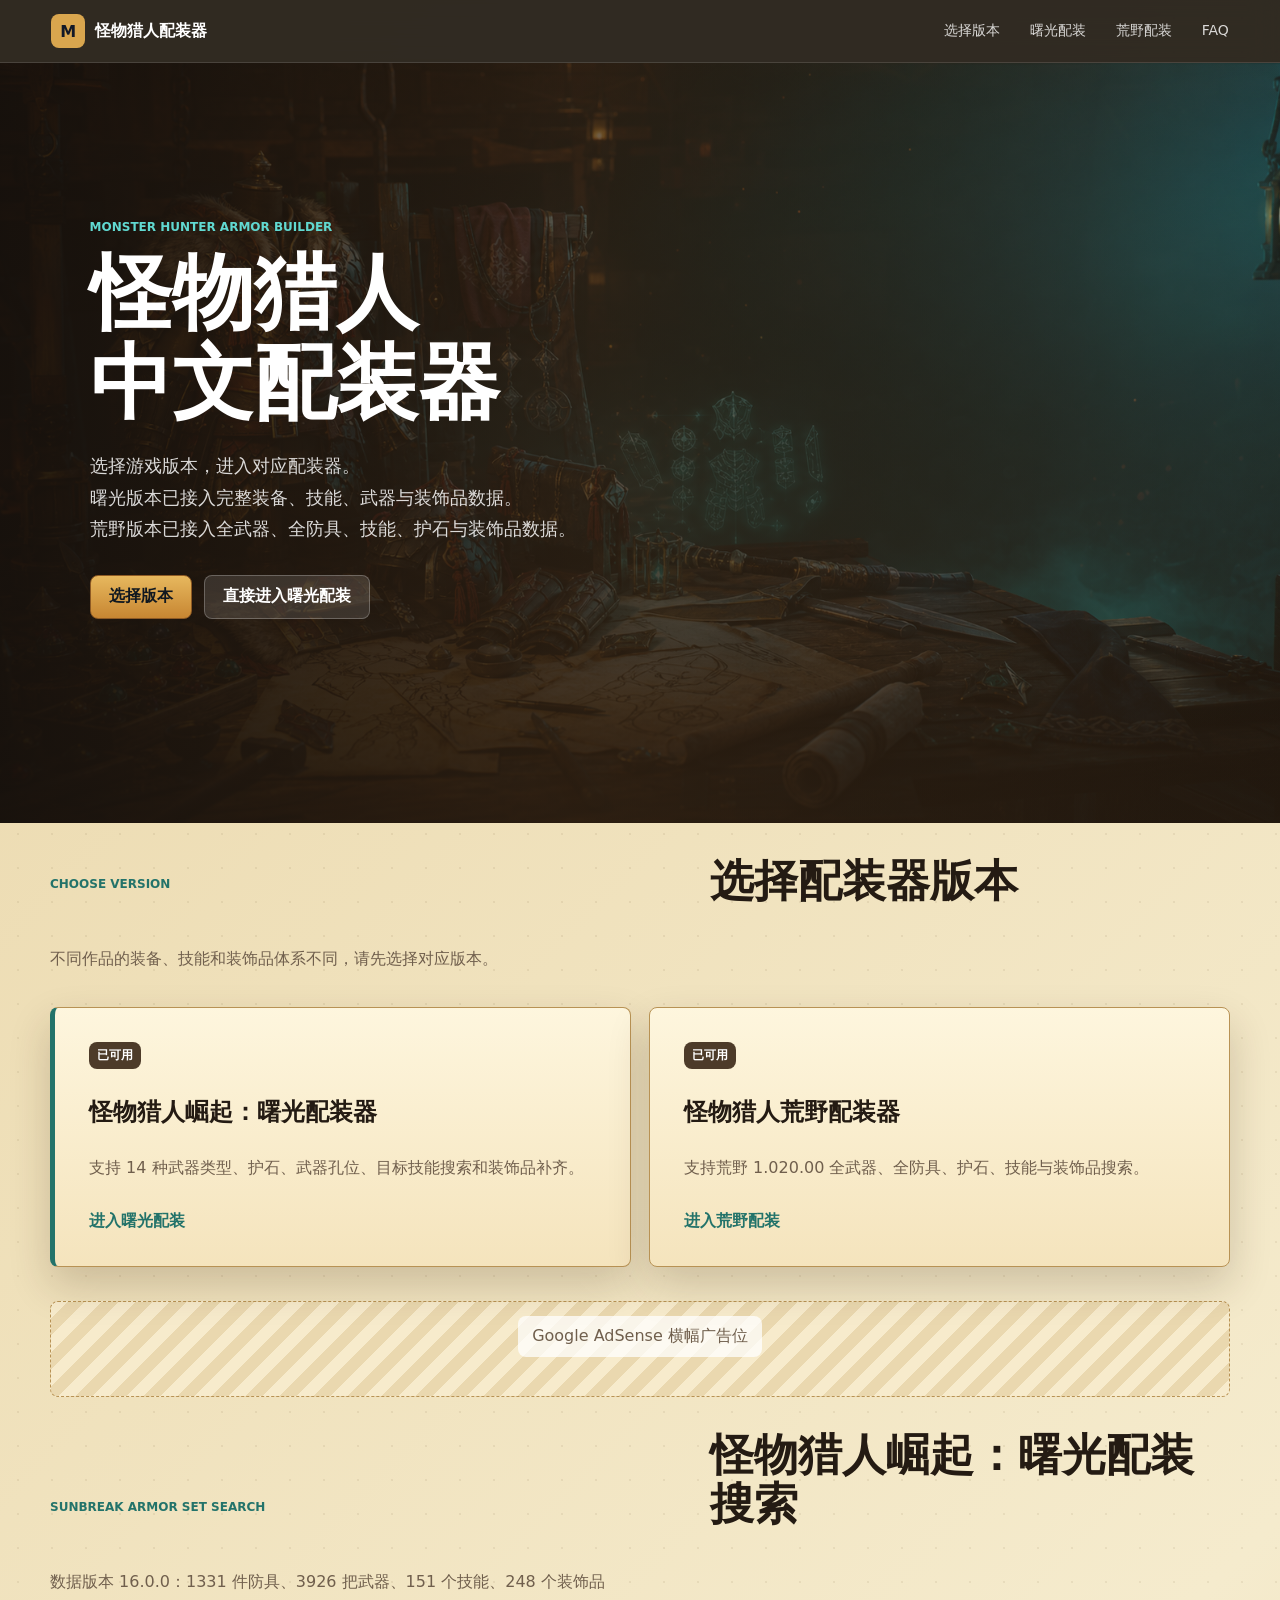
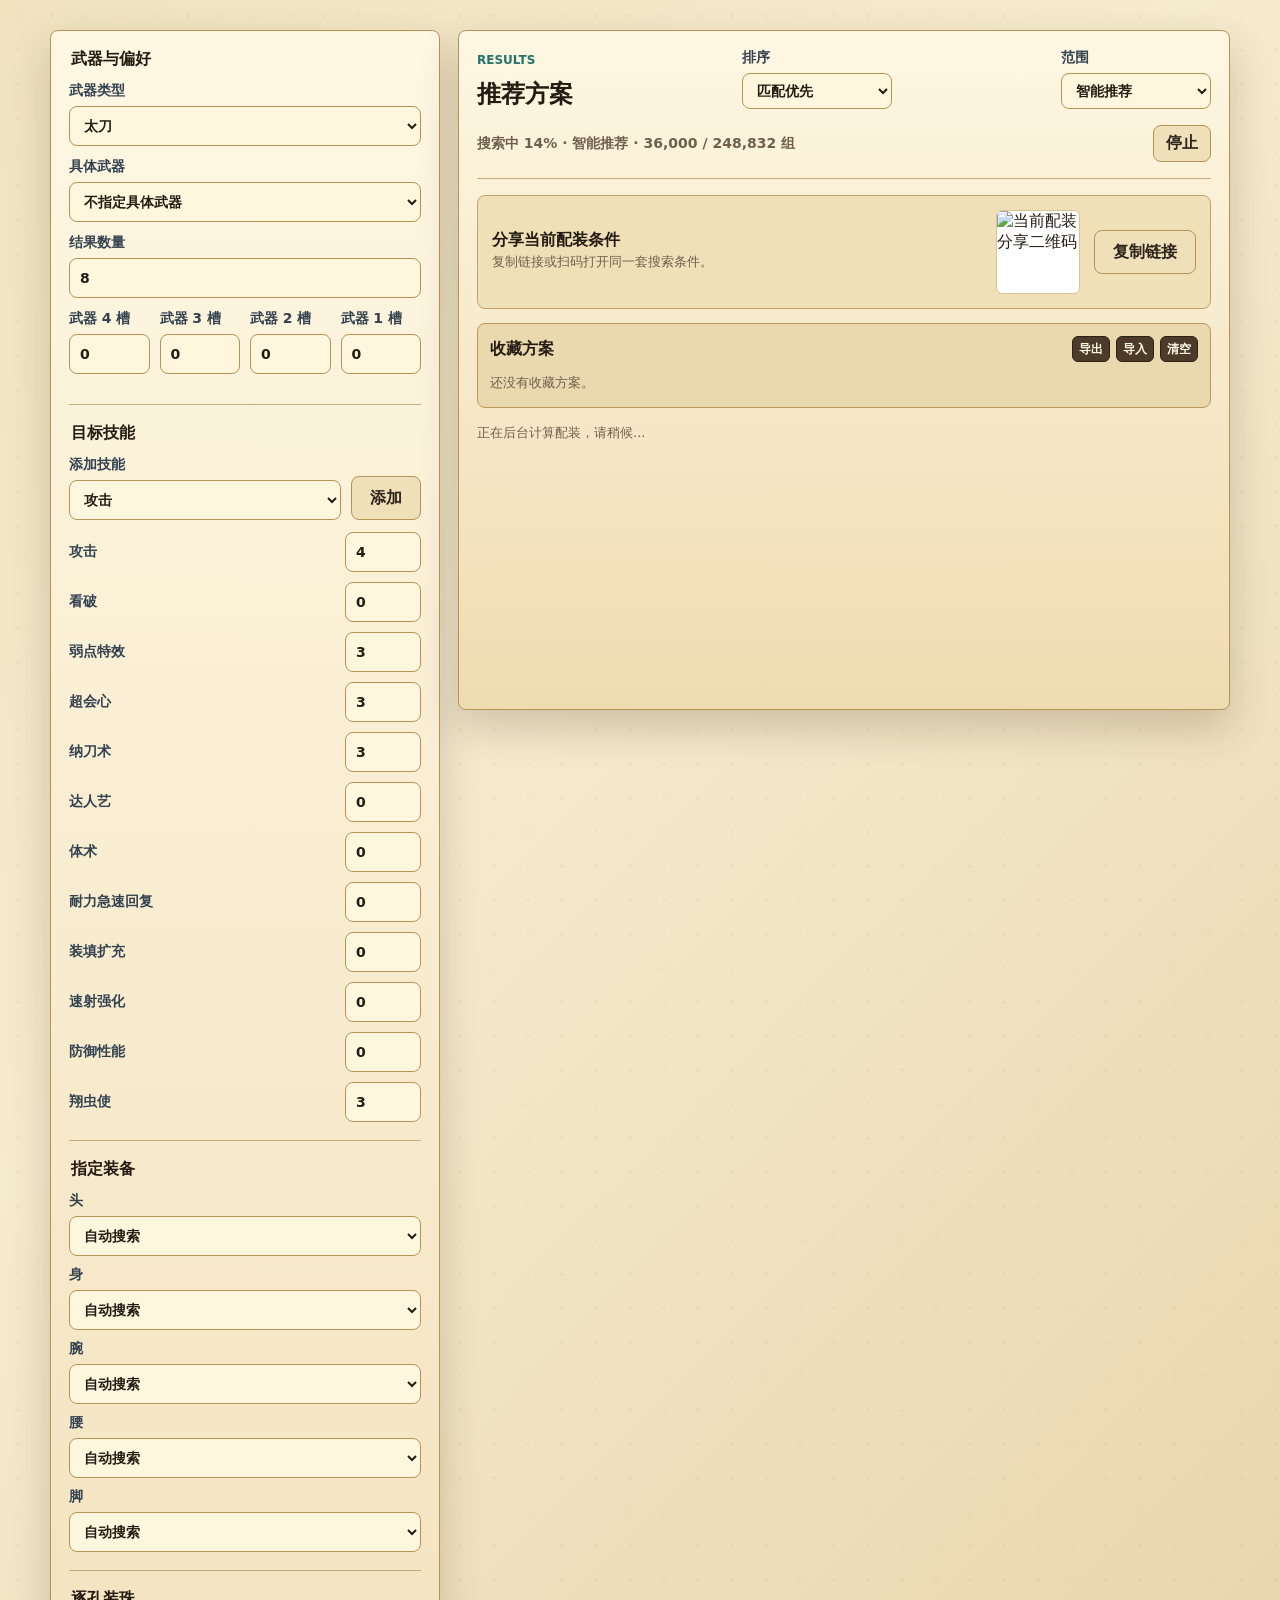
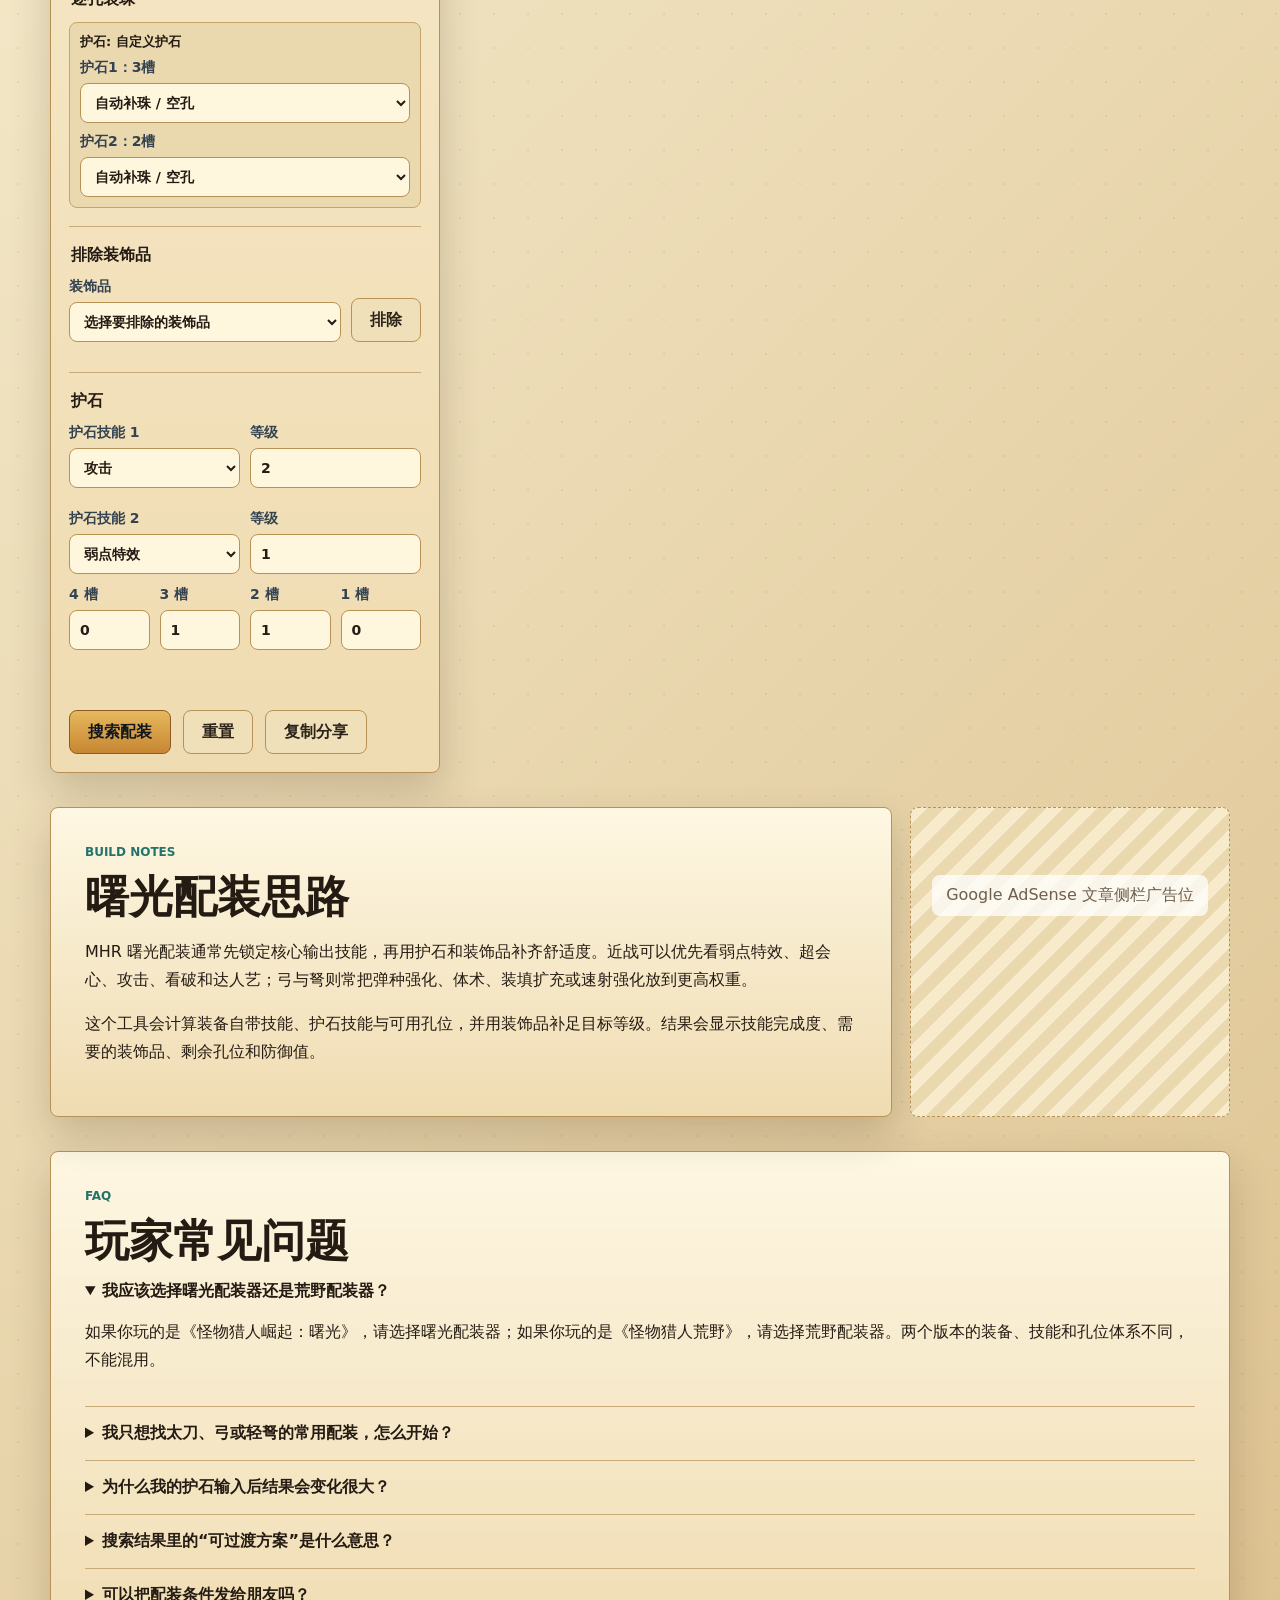
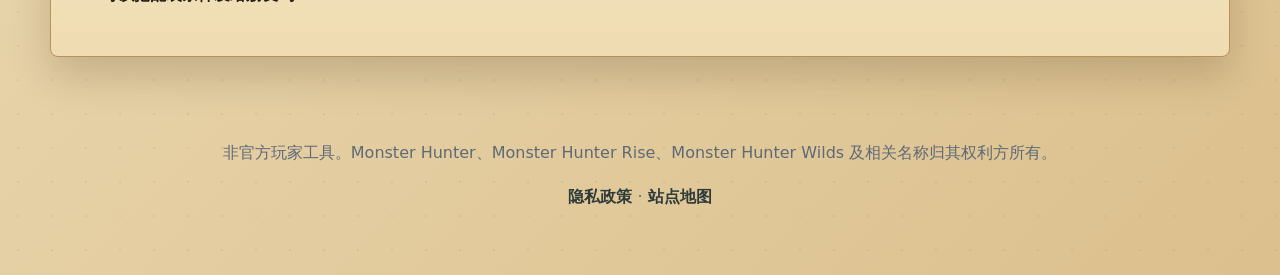
==== index.html @ 38947596 "Initial commit" ====
<!doctype html>
<html lang="zh-Hans">
  <head>
    <meta charset="utf-8" />
    <meta name="viewport" content="width=device-width, initial-scale=1" />
    <title>怪物猎人配装器 | 曙光配装器与荒野配装器</title>
    <meta
      name="description"
      content="怪物猎人中文配装工具入口，支持怪物猎人崛起：曙光配装器与怪物猎人荒野配装器。按技能、护石、槽位和武器类型搜索配装方案。"
    />
    <meta name="keywords" content="怪物猎人配装器,MHR配装,曙光配装器,怪物猎人荒野配装器,Monster Hunter Wilds build,护石,装饰品,技能搜索" />
    <meta name="robots" content="index,follow,max-image-preview:large" />
    <link rel="canonical" href="https://mhr-build.example.com/" />
    <meta property="og:type" content="website" />
    <meta property="og:locale" content="zh_CN" />
    <meta property="og:title" content="怪物猎人配装器 - 曙光与荒野配装入口" />
    <meta property="og:description" content="选择怪物猎人崛起：曙光或怪物猎人荒野版本，快速进入对应配装器。" />
    <meta property="og:image" content="https://mhr-build.example.com/assets/hero-forge.png" />
    <meta property="og:url" content="https://mhr-build.example.com/" />
    <meta name="twitter:card" content="summary_large_image" />
    <meta name="theme-color" content="#111827" />
    <link rel="icon" href="assets/favicon.svg" type="image/svg+xml" />
    <link rel="manifest" href="site.webmanifest" />
    <link rel="preload" href="assets/hero-forge.png" as="image" />
    <link rel="stylesheet" href="styles.css" />
    <!-- 上线 AdSense 后，把 ca-pub-XXXXXXXXXXXXXXXX 替换成自己的发布商 ID，并在 AdSense 后台添加站点。 -->
    <script
      async
      src="https://pagead2.googlesyndication.com/pagead/js/adsbygoogle.js?client=ca-pub-XXXXXXXXXXXXXXXX"
      crossorigin="anonymous"
    ></script>
    <script type="application/ld+json">
      {
        "@context": "https://schema.org",
        "@type": "WebSite",
        "name": "怪物猎人配装器",
        "inLanguage": "zh-Hans",
        "description": "怪物猎人中文配装工具，提供曙光配装器与荒野配装器入口。",
        "url": "https://mhr-build.example.com/",
        "image": "https://mhr-build.example.com/assets/hero-forge.png"
      }
    </script>
  </head>
  <body data-game="sunbreak" data-data-url="data/mhr-sunbreak.json" data-anchor="sunbreak-builder" data-default-weapon="太刀">
    <header class="site-header">
      <a class="brand" href="#top" aria-label="怪物猎人配装器首页">
        <span class="brand-mark">M</span>
        <span>怪物猎人配装器</span>
      </a>
      <nav aria-label="主导航">
        <a href="#versions">选择版本</a>
        <a href="#sunbreak-builder">曙光配装</a>
        <a href="wilds.html">荒野配装</a>
        <a href="#faq">FAQ</a>
      </nav>
    </header>

    <main id="top">
      <section class="hero">
        <img class="hero-media" src="assets/hero-forge.png" alt="猎人工房中的护甲、护石和装饰品配装桌" />
        <div class="hero-shade"></div>
        <div class="hero-content">
          <p class="eyebrow">Monster Hunter Armor Builder</p>
          <h1><span>怪物猎人</span><span>中文配装器</span></h1>
          <p>
            <span>选择游戏版本，进入对应配装器。</span>
            <span>曙光版本已接入完整装备、技能、武器与装饰品数据。</span>
            <span>荒野版本已接入全武器、全防具、技能、护石与装饰品数据。</span>
          </p>
          <div class="hero-actions">
            <a class="button primary" href="#versions">选择版本</a>
            <a class="button ghost" href="#sunbreak-builder">直接进入曙光配装</a>
          </div>
        </div>
      </section>

      <section class="version-switch" id="versions" aria-labelledby="versions-title">
        <div class="section-heading">
          <p class="eyebrow">Choose Version</p>
          <h2 id="versions-title">选择配装器版本</h2>
          <p>不同作品的装备、技能和装饰品体系不同，请先选择对应版本。</p>
        </div>
        <div class="version-grid">
          <a class="version-card active" href="#sunbreak-builder">
            <span class="version-kicker">已可用</span>
            <h3>怪物猎人崛起：曙光配装器</h3>
            <p>支持 14 种武器类型、护石、武器孔位、目标技能搜索和装饰品补齐。</p>
            <strong>进入曙光配装</strong>
          </a>
          <a class="version-card" href="wilds.html">
            <span class="version-kicker">已可用</span>
            <h3>怪物猎人荒野配装器</h3>
            <p>支持荒野 1.020.00 全武器、全防具、护石、技能与装饰品搜索。</p>
            <strong>进入荒野配装</strong>
          </a>
        </div>
      </section>

      <aside class="ad-slot top-ad" aria-label="广告位">
        <span>Google AdSense 横幅广告位</span>
        <ins
          class="adsbygoogle"
          style="display:block"
          data-ad-client="ca-pub-XXXXXXXXXXXXXXXX"
          data-ad-slot="1234567890"
          data-ad-format="auto"
          data-full-width-responsive="true"
        ></ins>
      </aside>

      <section class="builder-shell" id="sunbreak-builder" aria-labelledby="builder-title">
        <div class="section-heading">
          <p class="eyebrow">Sunbreak Armor Set Search</p>
          <h2 id="builder-title">怪物猎人崛起：曙光配装搜索</h2>
          <p id="dataStats">正在加载完整装备数据库...</p>
        </div>

        <div class="builder-layout">
          <form class="controls" id="buildForm">
            <fieldset>
              <legend>武器与偏好</legend>
              <label>
                武器类型
                <select id="weaponType" name="weaponType"></select>
              </label>
              <label>
                具体武器
                <select id="weaponName" name="weaponName"></select>
              </label>
              <label>
                结果数量
                <input id="resultLimit" name="resultLimit" type="number" min="3" max="30" value="8" />
              </label>
              <div class="slot-row" aria-label="武器孔位">
                <label>武器 4 槽 <input id="weaponSlot4" type="number" min="0" max="3" value="0" /></label>
                <label>武器 3 槽 <input id="weaponSlot3" type="number" min="0" max="3" value="0" /></label>
                <label>武器 2 槽 <input id="weaponSlot2" type="number" min="0" max="3" value="0" /></label>
                <label>武器 1 槽 <input id="weaponSlot1" type="number" min="0" max="3" value="0" /></label>
              </div>
            </fieldset>

            <fieldset>
              <legend>目标技能</legend>
              <div class="add-skill-row">
                <label>
                  添加技能
                  <select id="extraSkill"></select>
                </label>
                <button class="button secondary" id="addSkill" type="button">添加</button>
              </div>
              <div class="skill-grid" id="skillControls"></div>
            </fieldset>

            <fieldset>
              <legend>指定装备</legend>
              <div class="manual-grid" id="manualArmorControls"></div>
            </fieldset>

            <fieldset>
              <legend>逐孔装珠</legend>
              <div class="manual-deco-list" id="manualDecoControls"></div>
            </fieldset>

            <fieldset>
              <legend>排除装饰品</legend>
              <div class="add-skill-row">
                <label>
                  装饰品
                  <select id="decoExcludeSelect"></select>
                </label>
                <button class="button secondary" id="addExcludedDeco" type="button">排除</button>
              </div>
            </fieldset>

            <fieldset>
              <legend>护石</legend>
              <div class="two-col">
                <label>
                  护石技能 1
                  <select id="charmSkillA"></select>
                </label>
                <label>
                  等级
                  <input id="charmLevelA" type="number" min="0" max="5" value="2" />
                </label>
                <label>
                  护石技能 2
                  <select id="charmSkillB"></select>
                </label>
                <label>
                  等级
                  <input id="charmLevelB" type="number" min="0" max="5" value="1" />
                </label>
              </div>
              <div class="slot-row" aria-label="护石孔位">
                <label>4 槽 <input id="slot4" type="number" min="0" max="3" value="0" /></label>
                <label>3 槽 <input id="slot3" type="number" min="0" max="3" value="1" /></label>
                <label>2 槽 <input id="slot2" type="number" min="0" max="3" value="1" /></label>
                <label>1 槽 <input id="slot1" type="number" min="0" max="3" value="0" /></label>
              </div>
            </fieldset>

            <div class="control-actions">
              <button class="button primary" type="submit">搜索配装</button>
              <button class="button secondary" id="resetForm" type="button">重置</button>
              <button class="button secondary" id="copyShare" type="button">复制分享</button>
            </div>
          </form>

          <section class="results" aria-live="polite">
            <div class="results-toolbar">
              <div>
                <p class="eyebrow">Results</p>
                <h3>推荐方案</h3>
              </div>
              <label class="compact-select">
                排序
                <select id="resultSort">
                  <option value="match">匹配优先</option>
                  <option value="defense">防御优先</option>
                  <option value="slots">剩余孔位优先</option>
                </select>
              </label>
              <label class="compact-select">
                范围
                <select id="searchScope">
                  <option value="smart">智能推荐</option>
                  <option value="deep">深度搜索</option>
                  <option value="full">全量搜索</option>
                </select>
              </label>
              <span id="resultCount">等待搜索</span>
              <button class="button secondary stop-search" id="stopSearch" type="button" hidden>停止</button>
            </div>
            <div id="resultsList" class="results-list"></div>
            <input id="favoriteImport" type="file" accept="application/json,text/plain" hidden />
          </section>
        </div>
      </section>

      <section class="content-grid" id="guide" aria-labelledby="guide-title">
        <article>
          <p class="eyebrow">Build Notes</p>
          <h2 id="guide-title">曙光配装思路</h2>
          <p>
            MHR 曙光配装通常先锁定核心输出技能，再用护石和装饰品补齐舒适度。近战可以优先看弱点特效、超会心、攻击、看破和达人艺；弓与弩则常把弹种强化、体术、装填扩充或速射强化放到更高权重。
          </p>
          <p>
            这个工具会计算装备自带技能、护石技能与可用孔位，并用装饰品补足目标等级。结果会显示技能完成度、需要的装饰品、剩余孔位和防御值。
          </p>
        </article>
        <aside class="ad-slot square-ad" aria-label="广告位">
          <span>Google AdSense 文章侧栏广告位</span>
          <ins
            class="adsbygoogle"
            style="display:block"
            data-ad-client="ca-pub-XXXXXXXXXXXXXXXX"
            data-ad-slot="0987654321"
            data-ad-format="rectangle"
          ></ins>
        </aside>
      </section>

      <section class="faq" id="faq" aria-labelledby="faq-title">
        <p class="eyebrow">FAQ</p>
        <h2 id="faq-title">玩家常见问题</h2>
        <details open>
          <summary>我应该选择曙光配装器还是荒野配装器？</summary>
          <p>如果你玩的是《怪物猎人崛起：曙光》，请选择曙光配装器；如果你玩的是《怪物猎人荒野》，请选择荒野配装器。两个版本的装备、技能和孔位体系不同，不能混用。</p>
        </details>
        <details>
          <summary>我只想找太刀、弓或轻弩的常用配装，怎么开始？</summary>
          <p>先选择武器类型，页面会载入该武器的常用目标技能。你可以再根据自己的护石和武器孔位调整等级，然后点击“搜索配装”。</p>
        </details>
        <details>
          <summary>为什么我的护石输入后结果会变化很大？</summary>
          <p>护石技能和孔位会直接影响需要补的装饰品数量。一个好护石通常能让核心技能更容易达成，也能留下更多孔位给生存或舒适技能。</p>
        </details>
        <details>
          <summary>搜索结果里的“可过渡方案”是什么意思？</summary>
          <p>可过渡方案表示装备组合已经尽量接近你的目标，但仍有技能等级没完全达成。你可以降低目标等级、换护石，或增加武器孔位后再次搜索。</p>
        </details>
        <details>
          <summary>可以把配装条件发给朋友吗？</summary>
          <p>可以。点击“复制分享”会把当前武器、目标技能、护石和孔位写入链接，其他玩家打开后可以复现你的搜索条件。</p>
        </details>
      </section>
    </main>

    <footer class="site-footer">
      <p>非官方玩家工具。Monster Hunter、Monster Hunter Rise、Monster Hunter Wilds 及相关名称归其权利方所有。</p>
      <p><a href="privacy.html">隐私政策</a> · <a href="sitemap.xml">站点地图</a></p>
    </footer>

    <script src="app.js" defer></script>
  </body>
</html>
---- styles.css ----
:root {
  color-scheme: light;
  --ink: #241b13;
  --muted: #705f4d;
  --line: #c9ab7a;
  --paper: #efe2c1;
  --panel: #f8edd0;
  --panel-deep: #ead6aa;
  --steel: #2e3b3b;
  --teal: #23736a;
  --amber: #b7772c;
  --crimson: #923d34;
  --shadow: 0 18px 42px rgba(56, 35, 17, 0.2);
}

* {
  box-sizing: border-box;
}

html {
  scroll-behavior: smooth;
}

body {
  margin: 0;
  color: var(--ink);
  font-family:
    "Inter", "Noto Sans SC", "Microsoft YaHei", system-ui, -apple-system,
    BlinkMacSystemFont, "Segoe UI", sans-serif;
  background:
    radial-gradient(circle at 18px 18px, rgba(86, 55, 24, 0.08) 0 1px, transparent 1px),
    linear-gradient(135deg, #ead7aa, #f5ebcd 44%, #dcc08d);
  background-size: 34px 34px, auto;
  letter-spacing: 0;
  overflow-x: hidden;
}

a {
  color: inherit;
  text-decoration: none;
}

button,
input,
select {
  font: inherit;
}

.site-header {
  position: sticky;
  top: 0;
  z-index: 10;
  display: flex;
  align-items: center;
  justify-content: space-between;
  gap: 24px;
  padding: 14px clamp(18px, 4vw, 54px);
  color: #fff;
  background: rgba(37, 31, 25, 0.94);
  backdrop-filter: blur(14px);
  border-bottom: 1px solid rgba(255, 255, 255, 0.12);
}

.brand {
  display: inline-flex;
  align-items: center;
  gap: 10px;
  font-weight: 800;
  white-space: nowrap;
}

.brand-mark {
  display: grid;
  width: 34px;
  height: 34px;
  place-items: center;
  color: #111827;
  background: #d9a64e;
  border-radius: 8px;
}

nav {
  display: flex;
  flex-wrap: wrap;
  gap: clamp(12px, 3vw, 30px);
  color: rgba(255, 255, 255, 0.82);
  font-size: 14px;
}

nav a:hover {
  color: #fff;
}

.hero {
  position: relative;
  min-height: min(760px, calc(100vh - 30px));
  display: grid;
  align-items: center;
  overflow: hidden;
  isolation: isolate;
}

.hero-media,
.hero-shade {
  position: absolute;
  inset: 0;
  width: 100%;
  height: 100%;
}

.hero-media {
  object-fit: cover;
  z-index: -2;
}

.hero-shade {
  z-index: -1;
  background:
    linear-gradient(90deg, rgba(24, 18, 13, 0.9), rgba(54, 37, 20, 0.62) 48%, rgba(82, 56, 28, 0.24)),
    linear-gradient(180deg, rgba(24, 18, 13, 0.06), rgba(24, 18, 13, 0.78));
}

.hero-content {
  width: min(720px, calc(100% - 36px));
  max-width: calc(100vw - 36px);
  min-width: 0;
  margin-left: clamp(18px, 7vw, 92px);
  padding: 80px 0 130px;
  color: #fff;
}

.eyebrow {
  margin: 0 0 10px;
  color: var(--teal);
  font-size: 12px;
  font-weight: 800;
  letter-spacing: 0;
  text-transform: uppercase;
}

.hero .eyebrow {
  color: #61d9d1;
}

h1,
h2,
h3 {
  margin: 0;
  letter-spacing: 0;
  line-height: 1.1;
}

h1 {
  max-width: 680px;
  font-size: clamp(40px, 7vw, 82px);
  overflow-wrap: anywhere;
  word-break: break-word;
}

h1 span {
  display: block;
}

h2 {
  font-size: clamp(28px, 4vw, 44px);
}

h3 {
  font-size: 24px;
}

p {
  line-height: 1.75;
  overflow-wrap: anywhere;
  word-break: break-word;
}

p span {
  display: block;
}

.hero-content p:not(.eyebrow) {
  max-width: min(640px, 100%);
  margin: 22px 0 0;
  color: rgba(255, 255, 255, 0.84);
  font-size: 18px;
  overflow-wrap: anywhere;
  word-break: break-word;
}

.hero-actions,
.control-actions {
  display: flex;
  flex-wrap: wrap;
  gap: 12px;
  margin-top: 30px;
}

.button {
  min-height: 44px;
  display: inline-flex;
  align-items: center;
  justify-content: center;
  gap: 8px;
  padding: 0 18px;
  border: 1px solid transparent;
  border-radius: 8px;
  cursor: pointer;
  font-weight: 800;
}

.button.primary {
  color: #101820;
  background: linear-gradient(#e7b85e, #c78632);
  border-color: #8e5a24;
}

.button.secondary {
  color: #2c241a;
  background: #efe0b9;
  border-color: #b89254;
}

.button.ghost {
  color: #fff;
  background: rgba(255, 255, 255, 0.12);
  border-color: rgba(255, 255, 255, 0.24);
}

.button:hover {
  transform: translateY(-1px);
}

.ad-slot {
  display: grid;
  place-items: center;
  min-height: 96px;
  color: #705f4d;
  background: repeating-linear-gradient(135deg, #f7ebcc 0 12px, #ead8af 12px 24px);
  border: 1px dashed #b89254;
  border-radius: 8px;
}

.ad-slot span {
  padding: 10px 14px;
  background: rgba(255, 255, 255, 0.74);
  border-radius: 8px;
}

.top-ad,
.version-switch,
.builder-shell,
.content-grid,
.faq {
  width: min(1180px, calc(100% - 32px));
  margin: 34px auto;
}

.section-heading {
  display: grid;
  grid-template-columns: 1fr minmax(260px, 520px);
  gap: 24px;
  align-items: end;
  margin-bottom: 18px;
}

.section-heading p:last-child {
  color: var(--muted);
}

.version-grid {
  display: grid;
  grid-template-columns: repeat(2, minmax(0, 1fr));
  gap: 18px;
}

.version-card {
  min-height: 260px;
  display: grid;
  align-content: space-between;
  gap: 18px;
  padding: clamp(20px, 4vw, 34px);
  color: var(--ink);
  background:
    linear-gradient(rgba(255, 248, 225, 0.8), rgba(244, 226, 185, 0.84)),
    var(--panel);
  border: 1px solid #b89254;
  border-radius: 8px;
  box-shadow: var(--shadow);
}

.version-card.active {
  border-left: 5px solid var(--teal);
}

.version-card:hover {
  transform: translateY(-2px);
}

.version-card p {
  margin: 0;
  color: var(--muted);
}

.version-card strong {
  color: var(--teal);
}

.version-kicker {
  width: max-content;
  padding: 5px 8px;
  color: #fff;
  background: #4d3b29;
  border-radius: 8px;
  font-size: 12px;
  font-weight: 900;
}

.compact-hero {
  min-height: 620px;
}

.builder-layout {
  display: grid;
  grid-template-columns: minmax(310px, 390px) 1fr;
  gap: 18px;
  align-items: start;
}

.controls,
.results,
.content-grid article,
.faq {
  background:
    linear-gradient(180deg, rgba(255, 249, 230, 0.84), rgba(238, 217, 173, 0.88)),
    var(--panel);
  border: 1px solid #b89254;
  border-radius: 8px;
  box-shadow: var(--shadow);
}

.controls {
  padding: 18px;
}

fieldset {
  margin: 0 0 18px;
  padding: 0 0 18px;
  border: 0;
  border-bottom: 1px solid var(--line);
}

fieldset:last-of-type {
  border-bottom: 0;
}

legend {
  margin-bottom: 12px;
  font-weight: 900;
}

label {
  display: grid;
  gap: 6px;
  margin-bottom: 12px;
  color: #334250;
  font-size: 14px;
  font-weight: 700;
}

input,
select {
  width: 100%;
  min-height: 40px;
  padding: 8px 10px;
  color: var(--ink);
  background: #fff7dd;
  border: 1px solid #b89254;
  border-radius: 8px;
}

input:focus,
select:focus,
button:focus-visible,
a:focus-visible {
  outline: 3px solid rgba(15, 143, 137, 0.25);
  outline-offset: 2px;
}

.skill-grid {
  display: grid;
  gap: 10px;
}

.manual-grid {
  display: grid;
  gap: 10px;
}

.manual-grid label {
  margin-bottom: 0;
}

.manual-deco-list {
  display: grid;
  gap: 12px;
}

.manual-deco-group {
  display: grid;
  gap: 8px;
  padding: 10px;
  background: #ead8af;
  border: 1px solid #c6a36b;
  border-radius: 8px;
}

.manual-deco-group strong {
  font-size: 13px;
}

.helper-text {
  margin: 0;
  color: var(--muted);
  font-size: 13px;
}

.add-skill-row {
  display: grid;
  grid-template-columns: 1fr auto;
  gap: 10px;
  align-items: end;
  margin-bottom: 12px;
}

.add-skill-row label {
  margin-bottom: 0;
}

.skill-control {
  display: grid;
  grid-template-columns: 1fr 76px;
  gap: 8px;
  align-items: center;
  margin: 0;
}

.two-col,
.slot-row {
  display: grid;
  grid-template-columns: repeat(2, minmax(0, 1fr));
  gap: 10px;
}

.slot-row {
  grid-template-columns: repeat(4, minmax(0, 1fr));
}

.results {
  min-height: 680px;
  padding: 18px;
}

.results-toolbar {
  display: flex;
  flex-wrap: wrap;
  align-items: center;
  justify-content: space-between;
  gap: 16px;
  padding-bottom: 16px;
  border-bottom: 1px solid var(--line);
}

#resultCount {
  color: var(--muted);
  font-size: 14px;
  font-weight: 800;
}

.stop-search {
  min-height: 36px;
  padding: 7px 12px;
}

.results-list {
  display: grid;
  gap: 14px;
  margin-top: 16px;
}

.share-tools {
  display: grid;
  grid-template-columns: minmax(0, 1fr) auto auto;
  gap: 14px;
  align-items: center;
  padding: 14px;
  background: #efe0b8;
  border: 1px solid #c6a36b;
  border-radius: 8px;
}

.share-tools img {
  width: 84px;
  height: 84px;
  image-rendering: pixelated;
  background: #fff;
  border: 1px solid #d8c48d;
  border-radius: 6px;
}

.build-card {
  display: grid;
  gap: 14px;
  padding: 16px;
  background:
    linear-gradient(180deg, rgba(255, 249, 230, 0.76), rgba(239, 222, 186, 0.92)),
    #f4e4bd;
  border: 1px solid #bd985b;
  border-left: 5px solid var(--teal);
  border-radius: 8px;
}

.build-card.warning {
  border-left-color: var(--amber);
}

.build-top {
  display: flex;
  align-items: start;
  justify-content: space-between;
  gap: 14px;
}

.score {
  min-width: 112px;
  padding: 8px 12px;
  color: #fff;
  text-align: center;
  background: var(--steel);
  border-radius: 8px;
  font-size: 14px;
  font-weight: 900;
  white-space: nowrap;
}

.parts,
.skills,
.decorations {
  display: flex;
  flex-wrap: wrap;
  gap: 8px;
  margin: 0;
  padding: 0;
  list-style: none;
}

.parts li,
.skills li,
.decorations li {
  padding: 6px 8px;
  color: #25313b;
  background: #ead8af;
  border: 1px solid #c6a36b;
  border-radius: 8px;
  font-size: 13px;
  font-weight: 700;
}

.missing {
  color: var(--crimson);
  font-weight: 900;
}

.content-grid {
  display: grid;
  grid-template-columns: 1fr 320px;
  gap: 18px;
  align-items: stretch;
}

.content-grid article,
.faq {
  padding: clamp(20px, 4vw, 34px);
}

.square-ad {
  min-height: 280px;
}

.faq details {
  padding: 16px 0;
  border-bottom: 1px solid var(--line);
}

.faq details:last-child {
  border-bottom: 0;
}

.faq summary {
  cursor: pointer;
  font-weight: 900;
}

.site-footer {
  padding: 32px 18px 48px;
  color: #5e6a76;
  text-align: center;
}

.site-footer a {
  color: var(--steel);
  font-weight: 800;
}

.compact-select {
  width: min(150px, 100%);
  margin: 0;
}

.compact-select select {
  min-height: 36px;
}

.active-rules {
  display: grid;
  gap: 10px;
  padding: 12px;
  background: #ead8af;
  border: 1px solid #bd985b;
  border-radius: 8px;
}

.active-rules ul {
  display: flex;
  flex-wrap: wrap;
  gap: 8px;
  margin: 0;
  padding: 0;
  list-style: none;
}

.active-rules li {
  display: inline-flex;
  align-items: center;
  gap: 8px;
  padding: 6px 8px;
  background: #fff3d2;
  border: 1px solid #c6a36b;
  border-radius: 8px;
  font-size: 13px;
  font-weight: 800;
}

.favorite-tools {
  display: flex;
  align-items: center;
  justify-content: space-between;
  gap: 10px;
  flex-wrap: wrap;
}

.part-line {
  align-items: center;
  justify-content: space-between;
}

.part-actions,
.build-actions {
  display: inline-flex;
  flex-wrap: wrap;
  gap: 6px;
}

.part-actions button {
  min-width: 28px;
  height: 26px;
  color: #fff8e5;
  background: #4d3b29;
  border: 1px solid #2d2117;
  border-radius: 6px;
  cursor: pointer;
  font-size: 12px;
  font-weight: 900;
}

.build-actions {
  padding-top: 2px;
}

.build-detail {
  display: grid;
  gap: 8px;
}

@media (max-width: 900px) {
  .site-header {
    align-items: flex-start;
    flex-direction: column;
  }

  .hero {
    min-height: 720px;
  }

  .hero-content {
    width: auto;
    max-width: none;
    margin: 0 18px;
    padding-top: 72px;
  }

  .hero-shade {
    background:
      linear-gradient(90deg, rgba(13, 19, 28, 0.88), rgba(13, 19, 28, 0.46)),
      linear-gradient(180deg, rgba(13, 19, 28, 0.05), rgba(13, 19, 28, 0.88));
  }

  .section-heading,
  .version-grid,
  .builder-layout,
  .content-grid {
    grid-template-columns: 1fr;
  }
}

@media (max-width: 560px) {
  nav {
    width: 100%;
    justify-content: space-between;
  }

  h1 {
    font-size: 38px;
    word-break: break-all;
  }

  .hero-content p:not(.eyebrow) {
    font-size: 16px;
    word-break: break-all;
  }

  p {
    word-break: break-all;
  }

  .two-col,
  .slot-row,
  .add-skill-row,
  .manual-grid,
  .skill-control {
    grid-template-columns: 1fr;
  }

  .build-top,
  .results-toolbar {
    flex-direction: column;
    align-items: stretch;
  }

  .score {
    width: max-content;
  }
}
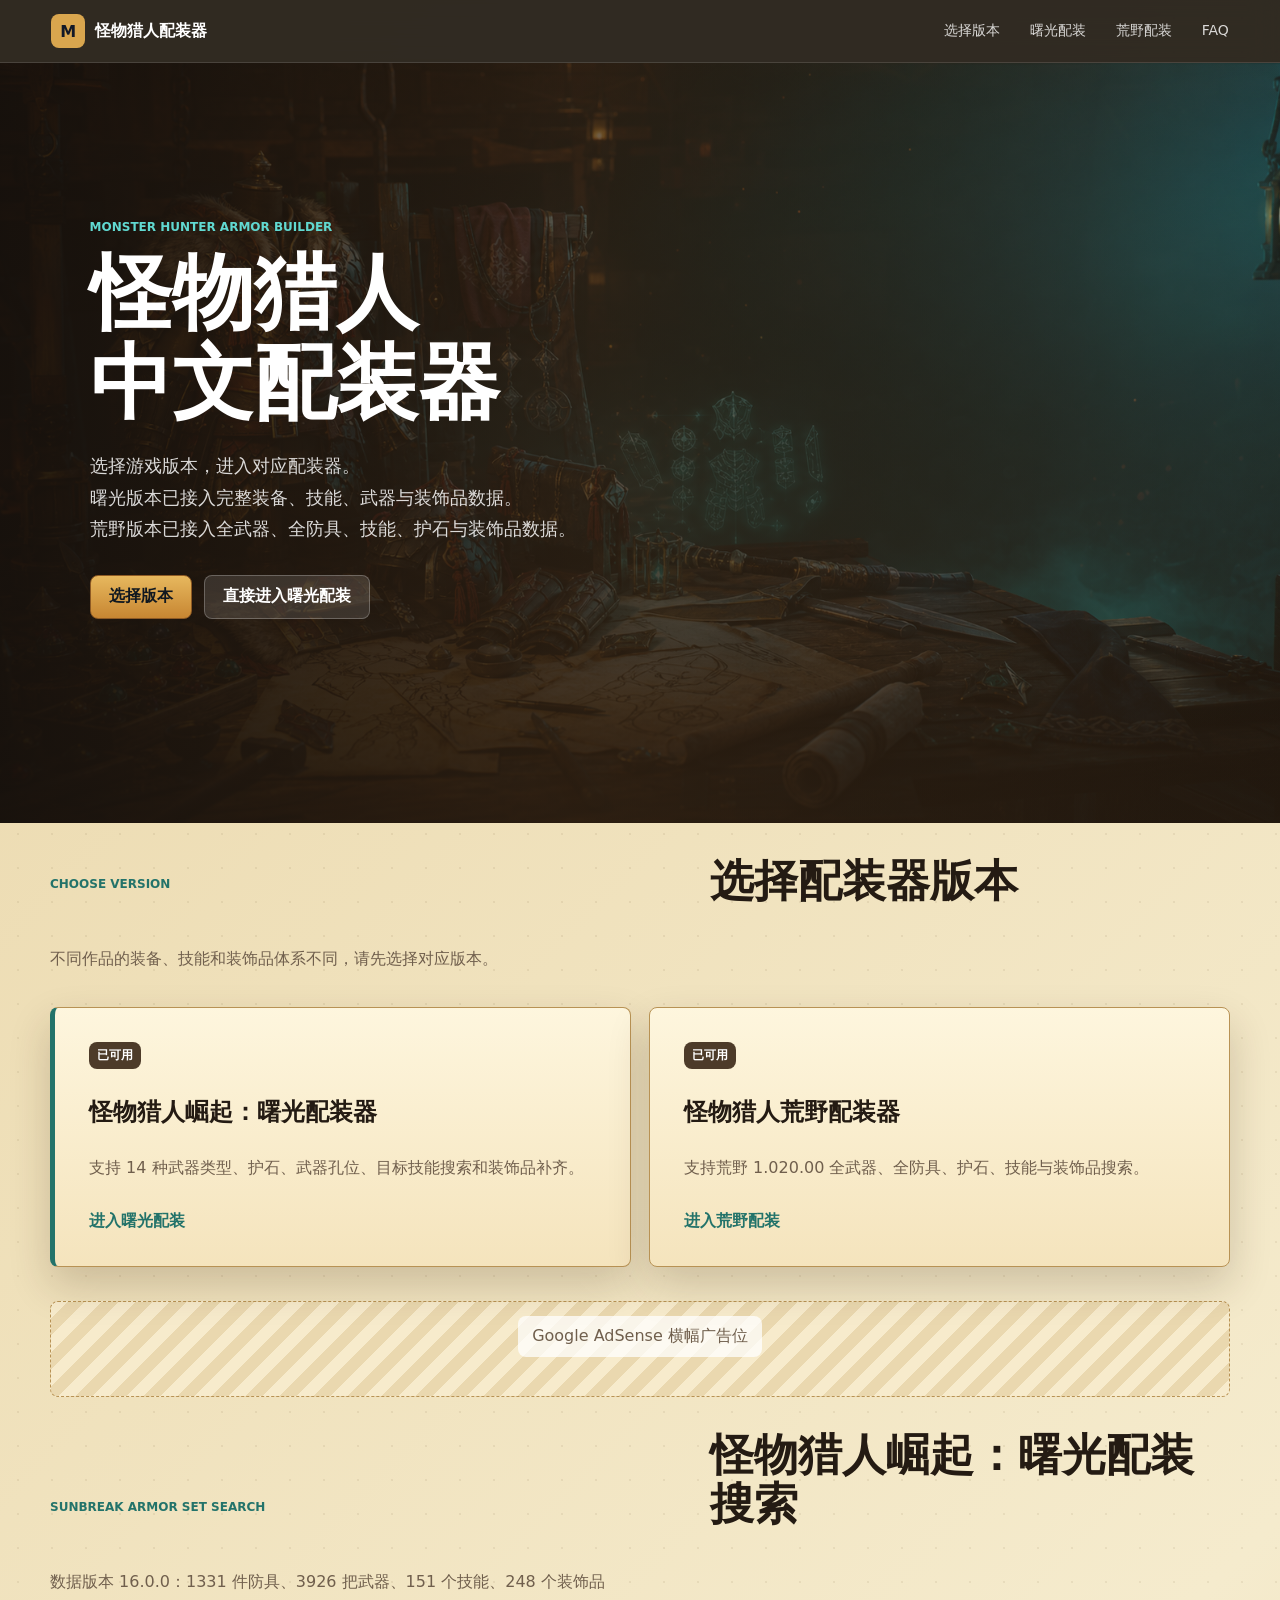
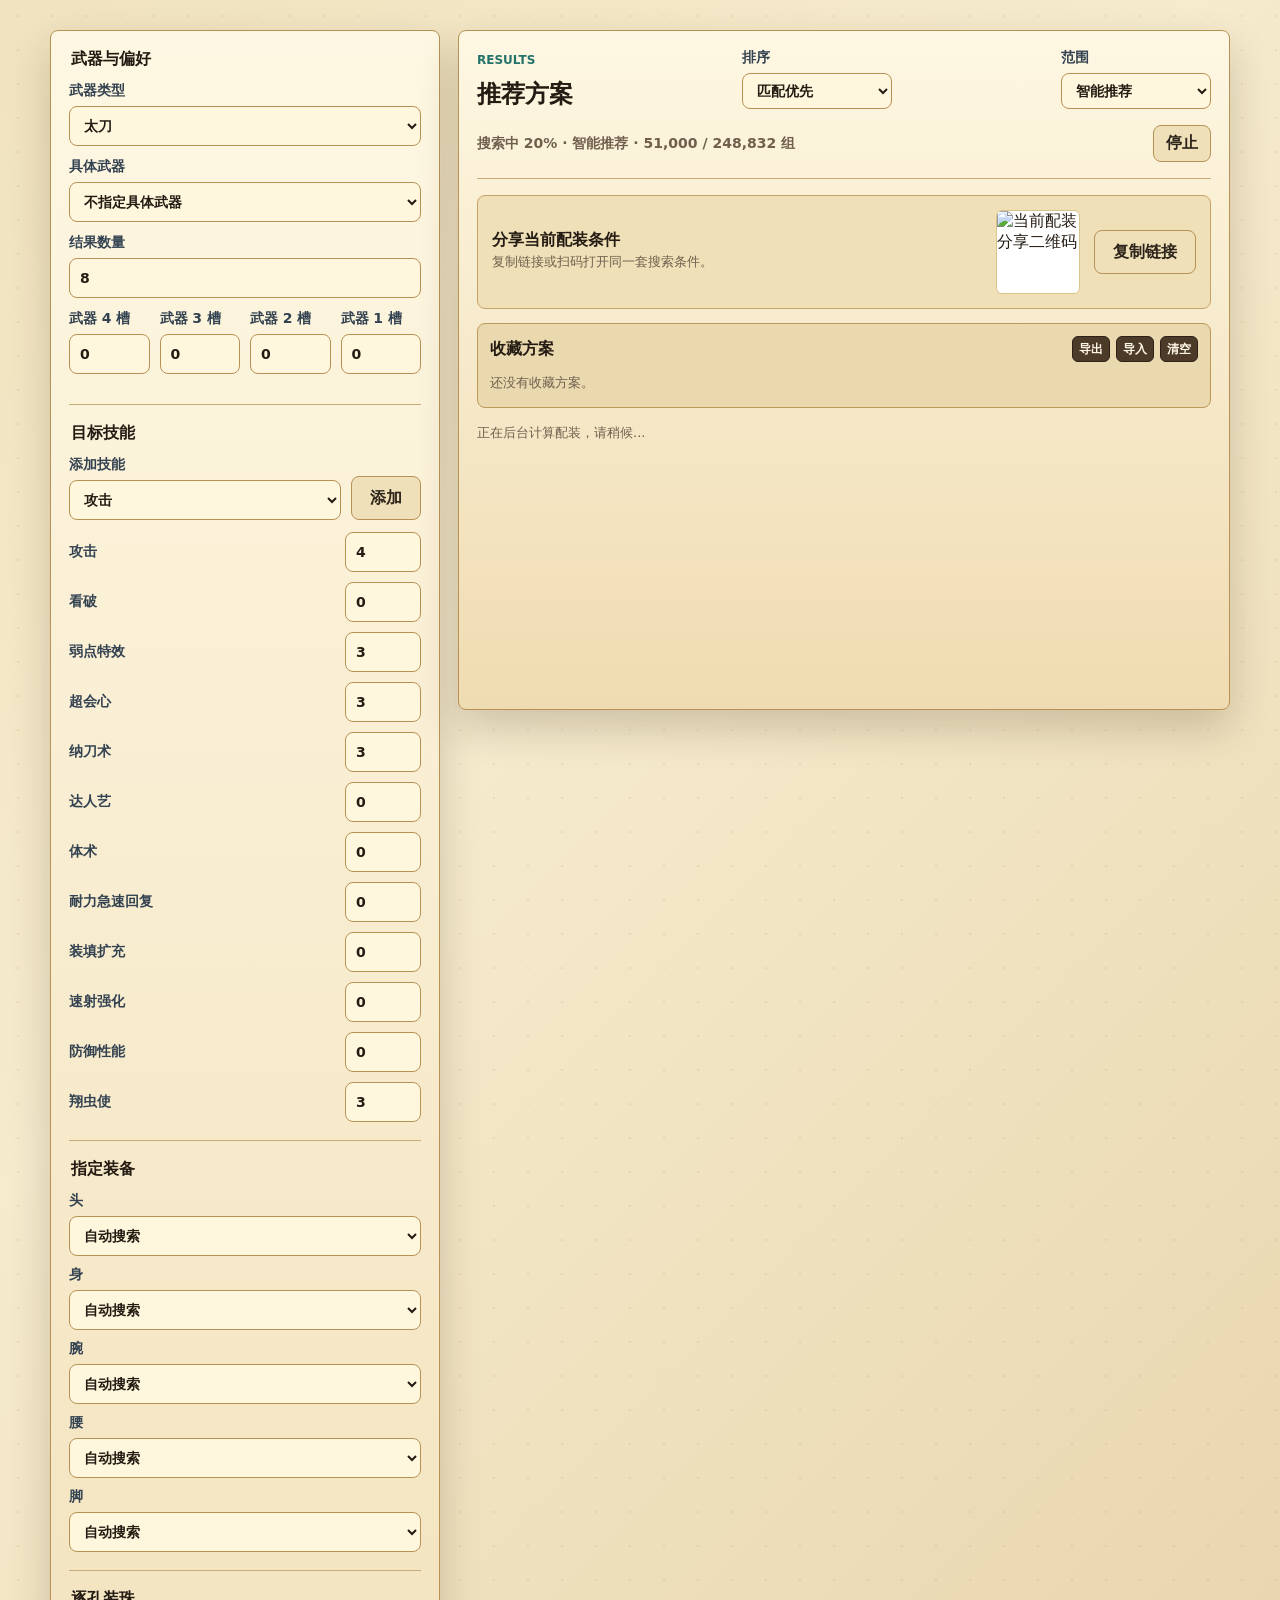
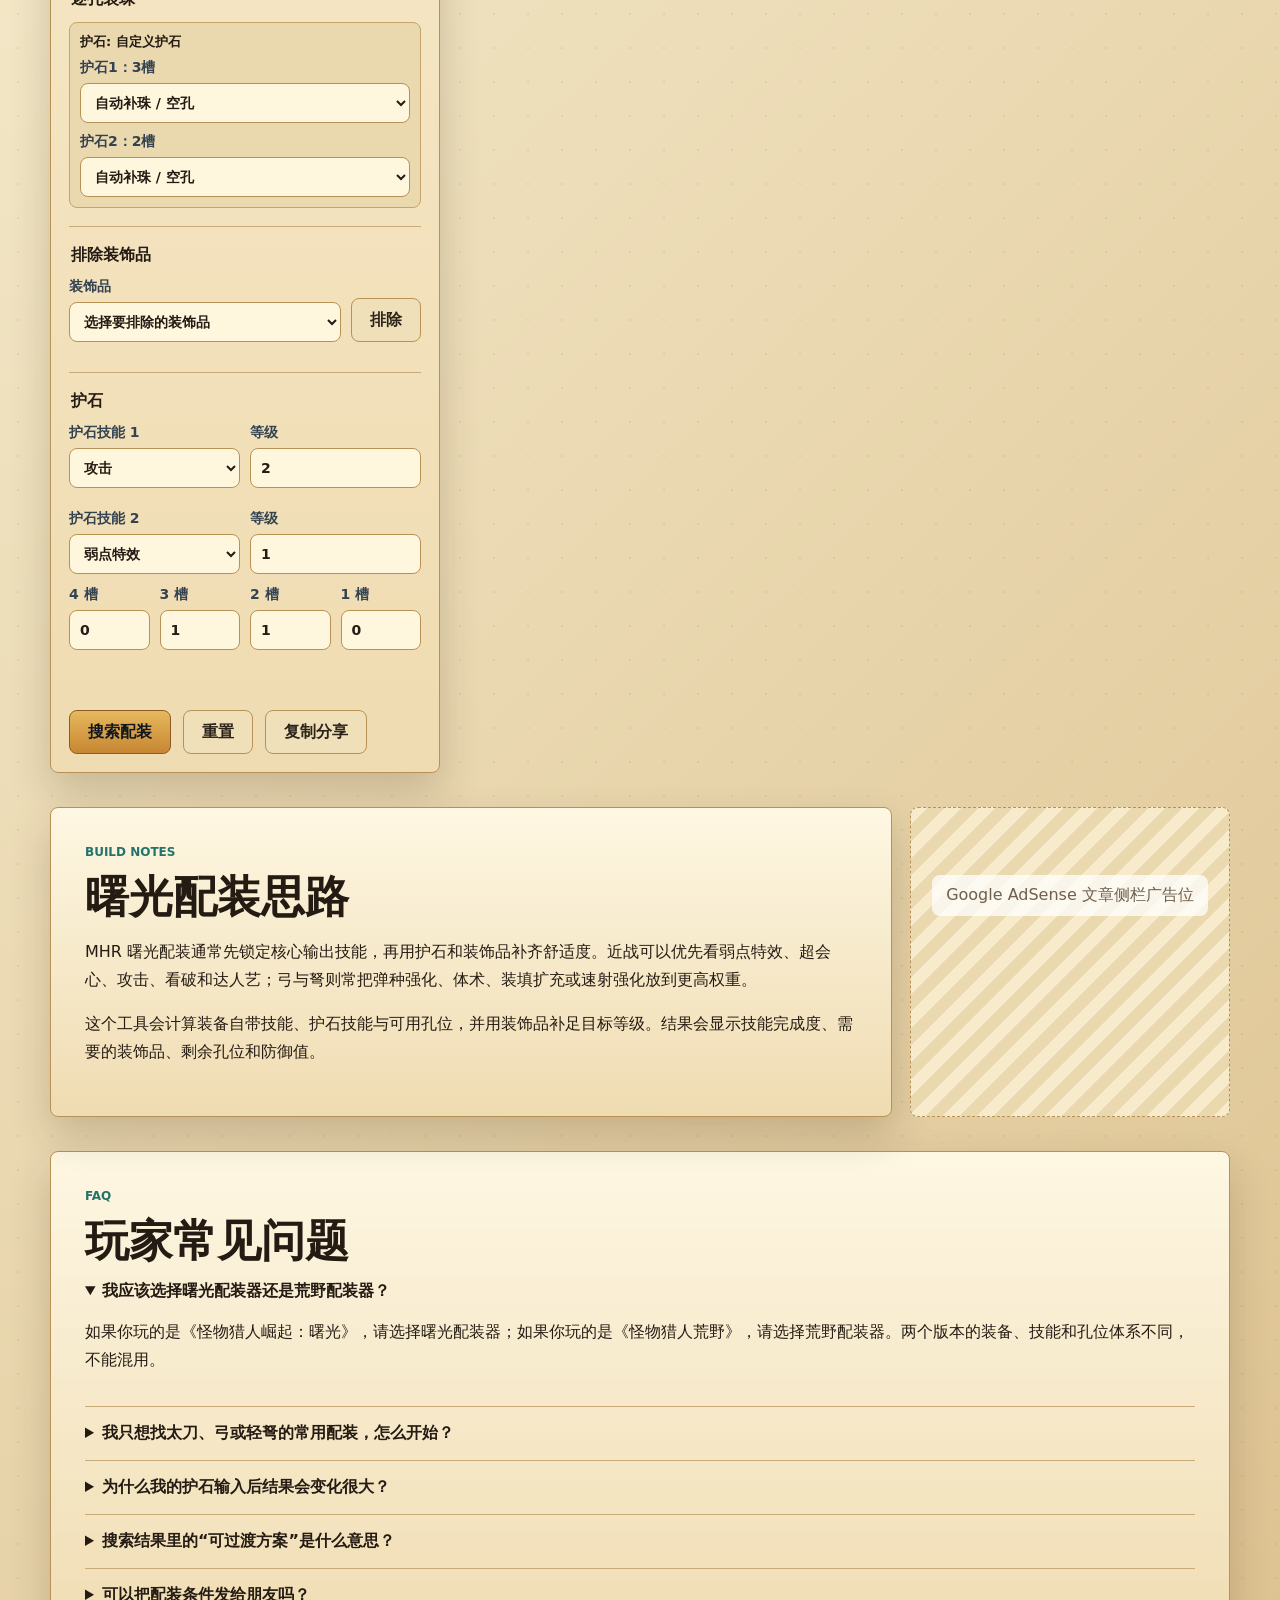
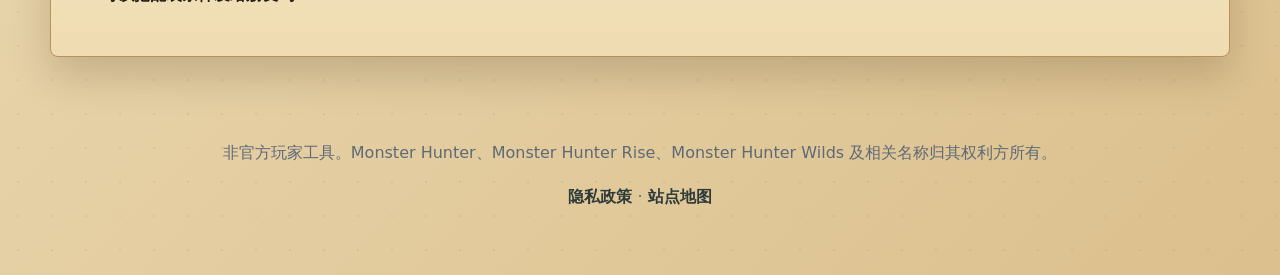
==== commit 50f728ce: "Update index.html" ====
--- a/index.html
+++ b/index.html
@@ -1,6 +1,8 @@
 <!doctype html>
 <html lang="zh-Hans">
   <head>
+    <script async src="https://pagead2.googlesyndication.com/pagead/js/adsbygoogle.js?client=ca-pub-7093666911482453"
+     crossorigin="anonymous"></script>
     <meta charset="utf-8" />
     <meta name="viewport" content="width=device-width, initial-scale=1" />
     <title>怪物猎人配装器 | 曙光配装器与荒野配装器</title>
